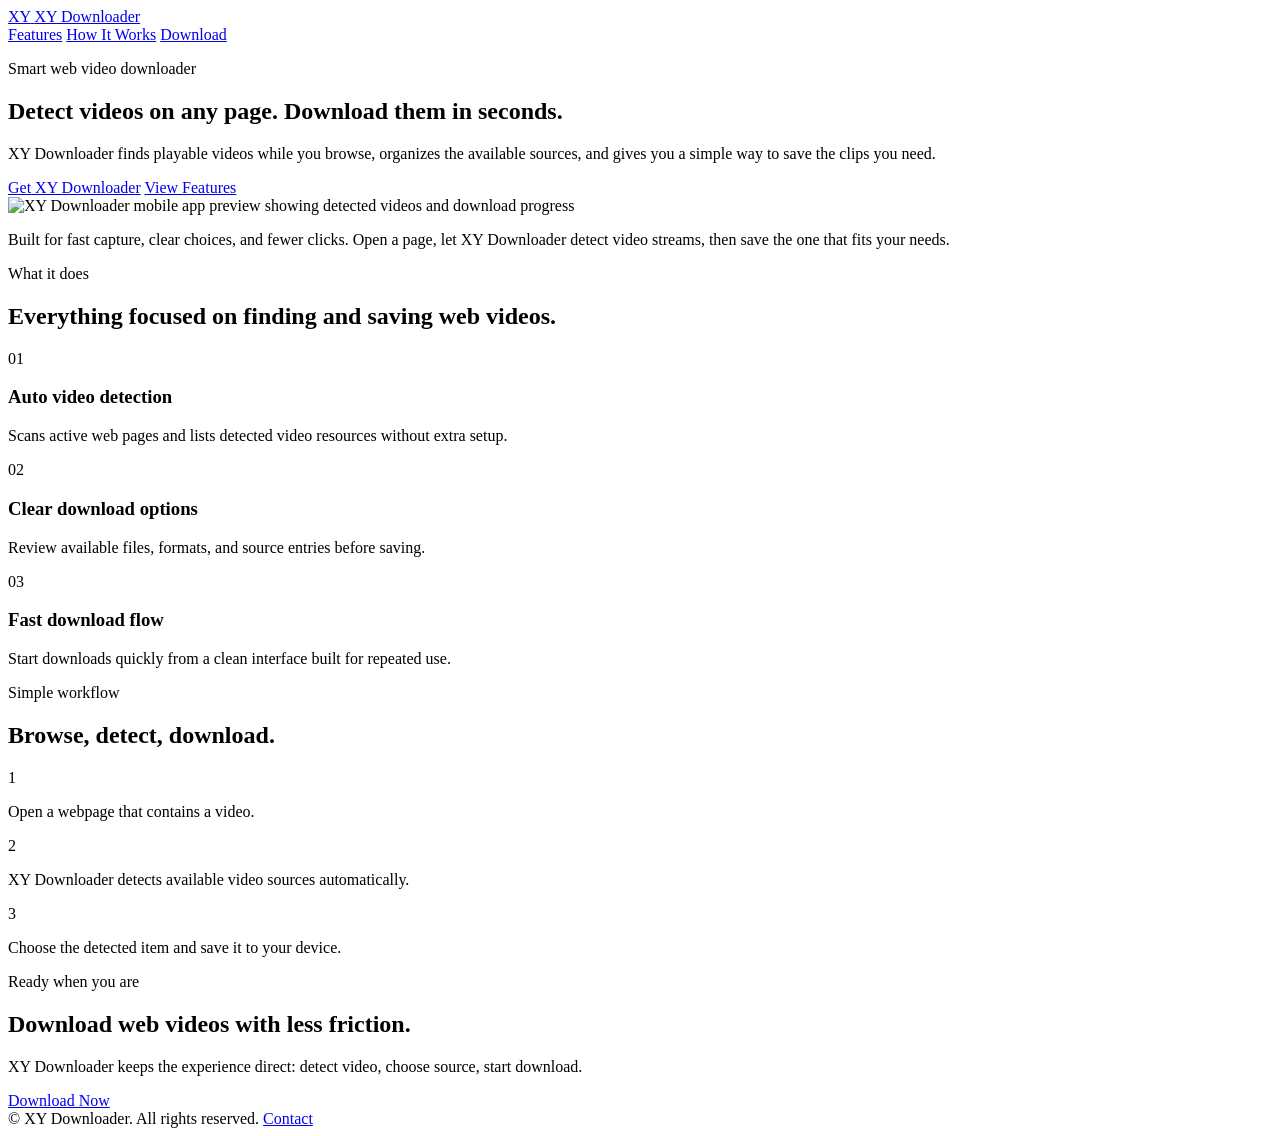
==== index.html @ ccea3abe "Add files via upload" ====
<!DOCTYPE html>
<html lang="en">
<head>
  <meta charset="UTF-8">
  <meta name="viewport" content="width=device-width, initial-scale=1.0">
  <meta name="description" content="XY Downloader detects videos on web pages and helps you download them quickly.">
  <title>XY Downloader - Detect and Download Web Videos</title>
  <link rel="stylesheet" href="styles.css">
</head>
<body>
  <header class="site-header">
    <a class="brand" href="#top" aria-label="XY Downloader home">
      <span class="brand-mark">XY</span>
      <span>XY Downloader</span>
    </a>
    <nav class="nav-links" aria-label="Main navigation">
      <a href="#features">Features</a>
      <a href="#how">How It Works</a>
      <a href="#download">Download</a>
    </nav>
  </header>

  <main id="top">
    <section class="hero">
      <div class="hero-copy">
        <p class="eyebrow">Smart web video downloader</p>
        <h1>Detect videos on any page. Download them in seconds.</h1>
        <p class="hero-text">
          XY Downloader finds playable videos while you browse, organizes the available sources, and gives you a simple way to save the clips you need.
        </p>
        <div class="hero-actions">
          <a class="button primary" href="#download">Get XY Downloader</a>
          <a class="button secondary" href="#features">View Features</a>
        </div>
      </div>
      <div class="hero-visual" aria-label="XY Downloader mobile app preview">
        <img src="assets/xy-downloader-hero.png" alt="XY Downloader mobile app preview showing detected videos and download progress">
      </div>
    </section>

    <section class="intro">
      <p>
        Built for fast capture, clear choices, and fewer clicks. Open a page, let XY Downloader detect video streams, then save the one that fits your needs.
      </p>
    </section>

    <section class="features" id="features">
      <div class="section-heading">
        <p class="eyebrow">What it does</p>
        <h2>Everything focused on finding and saving web videos.</h2>
      </div>
      <div class="feature-grid">
        <article class="feature-card">
          <span class="feature-icon">01</span>
          <h3>Auto video detection</h3>
          <p>Scans active web pages and lists detected video resources without extra setup.</p>
        </article>
        <article class="feature-card">
          <span class="feature-icon">02</span>
          <h3>Clear download options</h3>
          <p>Review available files, formats, and source entries before saving.</p>
        </article>
        <article class="feature-card">
          <span class="feature-icon">03</span>
          <h3>Fast download flow</h3>
          <p>Start downloads quickly from a clean interface built for repeated use.</p>
        </article>
      </div>
    </section>

    <section class="workflow" id="how">
      <div class="section-heading">
        <p class="eyebrow">Simple workflow</p>
        <h2>Browse, detect, download.</h2>
      </div>
      <div class="steps">
        <div class="step">
          <span>1</span>
          <p>Open a webpage that contains a video.</p>
        </div>
        <div class="step">
          <span>2</span>
          <p>XY Downloader detects available video sources automatically.</p>
        </div>
        <div class="step">
          <span>3</span>
          <p>Choose the detected item and save it to your device.</p>
        </div>
      </div>
    </section>

    <section class="download" id="download">
      <div>
        <p class="eyebrow">Ready when you are</p>
        <h2>Download web videos with less friction.</h2>
        <p>XY Downloader keeps the experience direct: detect video, choose source, start download.</p>
      </div>
      <a class="button primary" href="#" aria-label="Download XY Downloader">Download Now</a>
    </section>
  </main>

  <footer class="site-footer">
    <span>© <span id="year"></span> XY Downloader. All rights reserved.</span>
    <a href="mailto:support@example.com">Contact</a>
  </footer>

  <script src="script.js"></script>
</body>
</html>
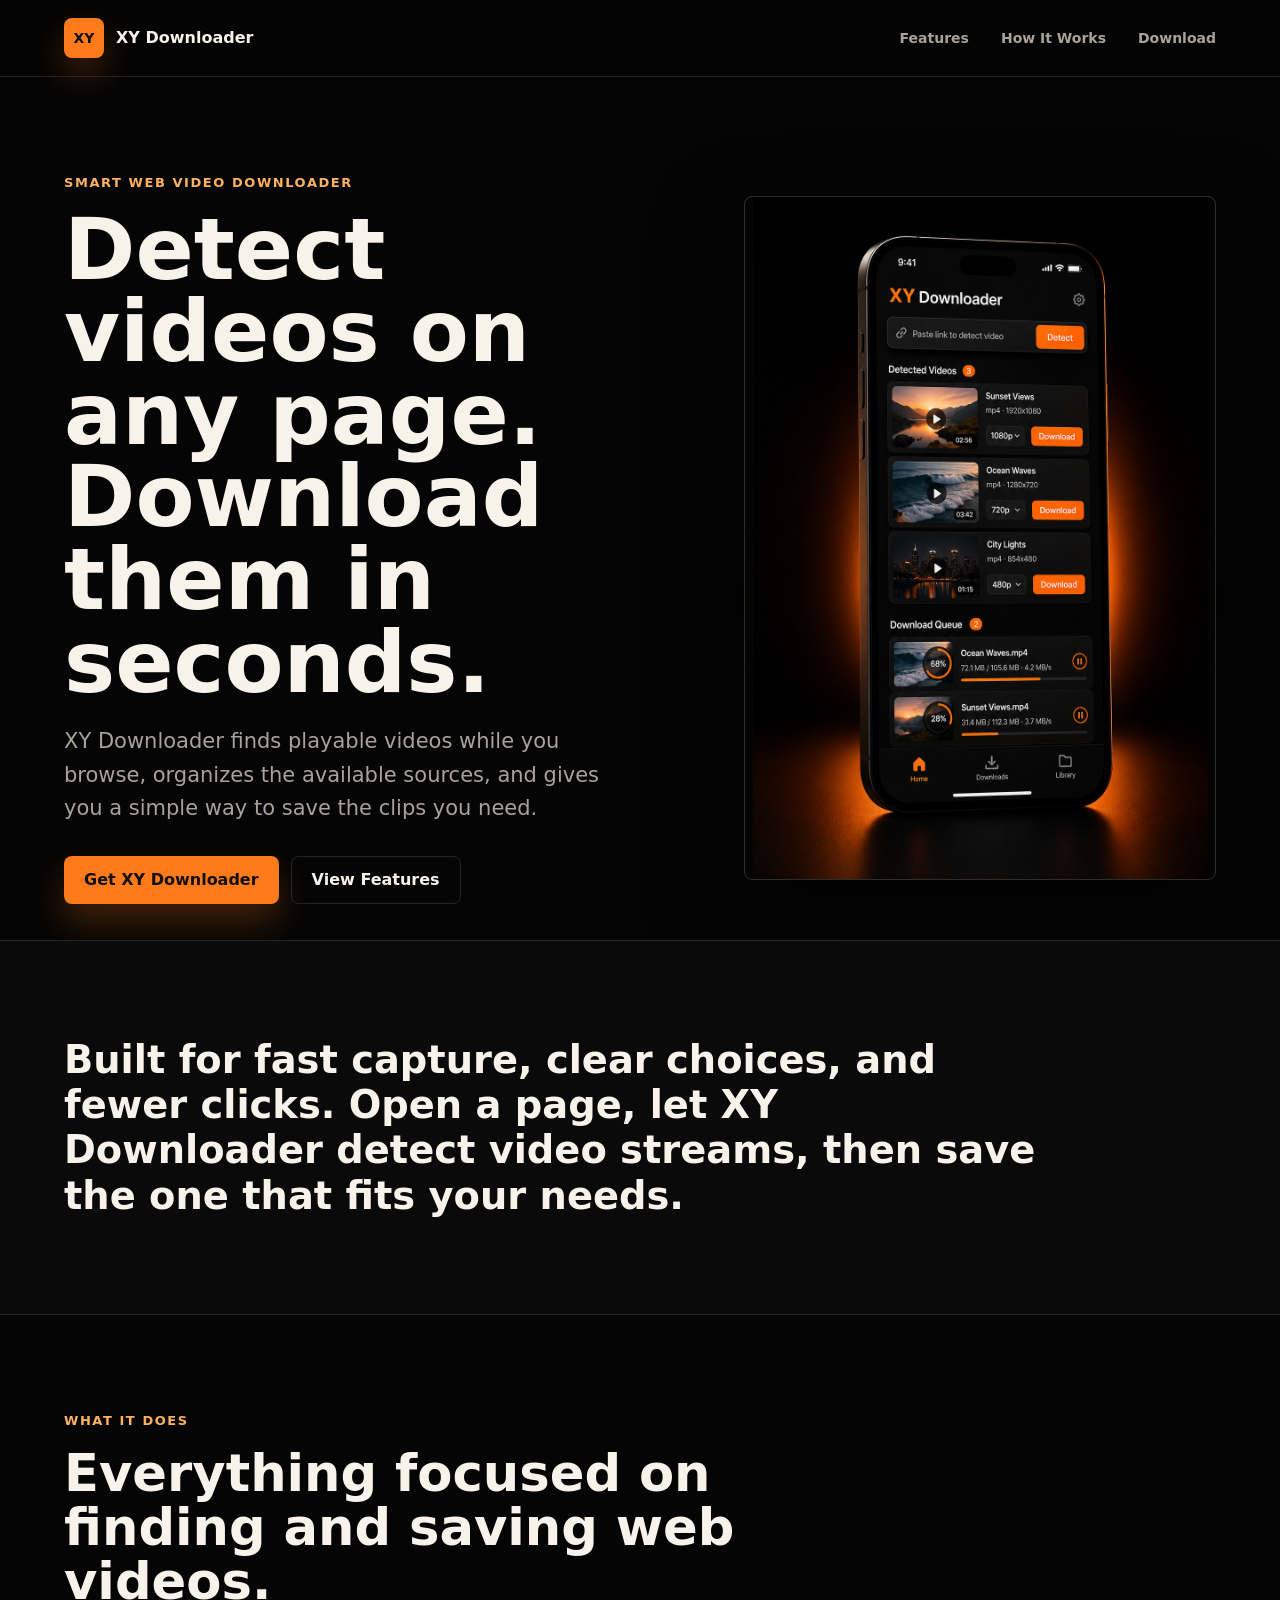
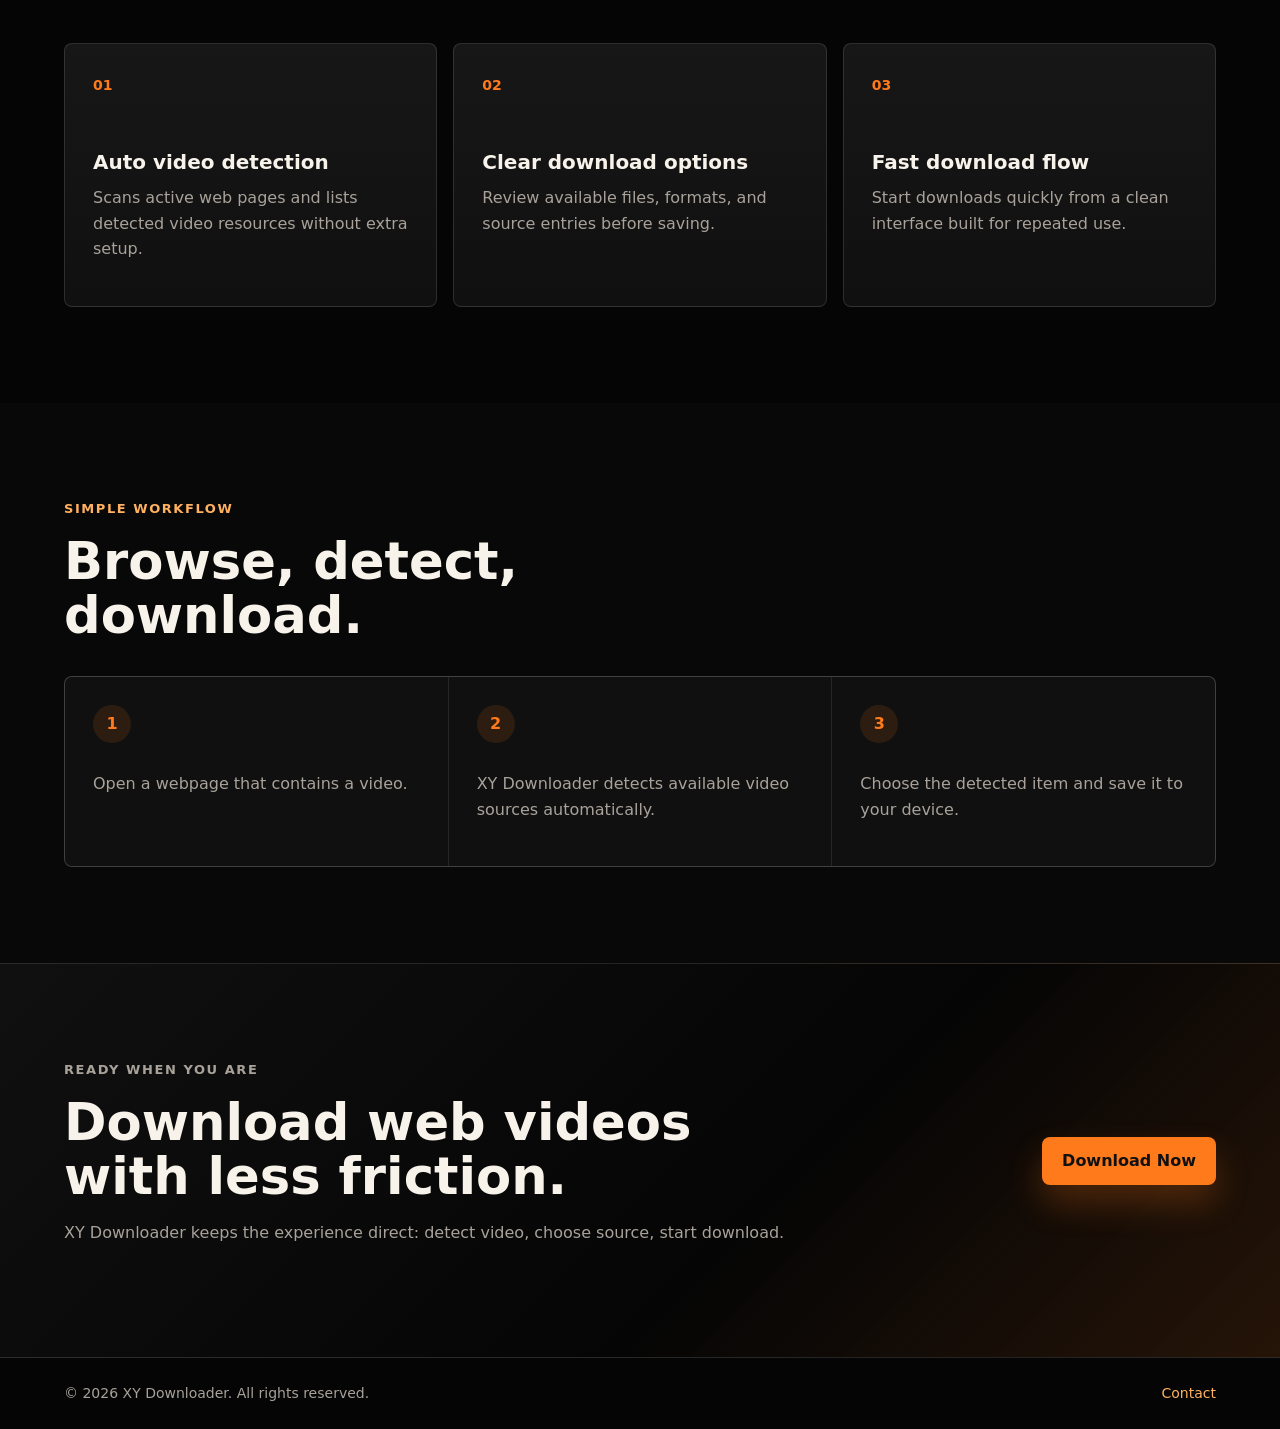
==== commit cb9e96f7: "Add files via upload" ====
--- a/index.html
+++ b/index.html
@@ -34,7 +34,7 @@
         </div>
       </div>
       <div class="hero-visual" aria-label="XY Downloader mobile app preview">
-        <img src="assets/xy-downloader-hero.png" alt="XY Downloader mobile app preview showing detected videos and download progress">
+        <img src="xy-downloader-hero.png" alt="XY Downloader mobile app preview showing detected videos and download progress">
       </div>
     </section>
 
--- a/styles.css
+++ b/styles.css
@@ -0,0 +1,370 @@
+:root {
+  --bg: #050505;
+  --panel: #101010;
+  --panel-strong: #171717;
+  --text: #f7f2ea;
+  --muted: #a8a29a;
+  --line: rgba(255, 255, 255, 0.12);
+  --orange: #ff7a1a;
+  --orange-soft: #ffb15f;
+  --shadow: rgba(255, 122, 26, 0.24);
+}
+
+* {
+  box-sizing: border-box;
+}
+
+html {
+  scroll-behavior: smooth;
+}
+
+body {
+  margin: 0;
+  background: var(--bg);
+  color: var(--text);
+  font-family: Inter, ui-sans-serif, system-ui, -apple-system, BlinkMacSystemFont, "Segoe UI", Arial, sans-serif;
+  line-height: 1.6;
+}
+
+a {
+  color: inherit;
+  text-decoration: none;
+}
+
+img {
+  display: block;
+  max-width: 100%;
+}
+
+.site-header {
+  position: sticky;
+  top: 0;
+  z-index: 10;
+  display: flex;
+  align-items: center;
+  justify-content: space-between;
+  gap: 24px;
+  padding: 18px clamp(20px, 5vw, 72px);
+  background: rgba(5, 5, 5, 0.82);
+  border-bottom: 1px solid var(--line);
+  backdrop-filter: blur(16px);
+}
+
+.brand {
+  display: inline-flex;
+  align-items: center;
+  gap: 12px;
+  font-weight: 800;
+  letter-spacing: 0;
+}
+
+.brand-mark {
+  display: inline-grid;
+  place-items: center;
+  width: 40px;
+  height: 40px;
+  border-radius: 8px;
+  background: var(--orange);
+  color: #111;
+  font-size: 14px;
+  box-shadow: 0 16px 34px var(--shadow);
+}
+
+.nav-links {
+  display: flex;
+  align-items: center;
+  gap: clamp(14px, 3vw, 32px);
+  color: var(--muted);
+  font-size: 14px;
+  font-weight: 600;
+}
+
+.nav-links a:hover {
+  color: var(--orange-soft);
+}
+
+.hero {
+  display: grid;
+  grid-template-columns: minmax(0, 1fr) minmax(280px, 0.78fr);
+  align-items: center;
+  gap: clamp(28px, 6vw, 76px);
+  min-height: calc(100vh - 78px);
+  padding: clamp(56px, 8vw, 96px) clamp(20px, 5vw, 72px) 36px;
+  overflow: hidden;
+}
+
+.hero-copy {
+  max-width: 650px;
+}
+
+.eyebrow {
+  margin: 0 0 14px;
+  color: var(--orange-soft);
+  font-size: 13px;
+  font-weight: 800;
+  letter-spacing: 0.12em;
+  text-transform: uppercase;
+}
+
+h1,
+h2,
+h3,
+p {
+  margin-top: 0;
+}
+
+h1 {
+  margin-bottom: 22px;
+  font-size: clamp(44px, 7vw, 86px);
+  line-height: 0.96;
+  letter-spacing: 0;
+}
+
+h2 {
+  margin-bottom: 16px;
+  font-size: clamp(30px, 4vw, 54px);
+  line-height: 1.06;
+  letter-spacing: 0;
+}
+
+h3 {
+  margin-bottom: 10px;
+  font-size: 20px;
+  line-height: 1.25;
+}
+
+.hero-text {
+  max-width: 570px;
+  margin-bottom: 30px;
+  color: var(--muted);
+  font-size: clamp(17px, 2vw, 21px);
+}
+
+.hero-actions {
+  display: flex;
+  flex-wrap: wrap;
+  gap: 12px;
+}
+
+.button {
+  display: inline-flex;
+  align-items: center;
+  justify-content: center;
+  min-height: 48px;
+  padding: 0 20px;
+  border-radius: 8px;
+  font-weight: 800;
+  transition: transform 180ms ease, border-color 180ms ease, background 180ms ease;
+}
+
+.button:hover {
+  transform: translateY(-2px);
+}
+
+.button.primary {
+  background: var(--orange);
+  color: #111;
+  box-shadow: 0 18px 34px var(--shadow);
+}
+
+.button.secondary {
+  border: 1px solid var(--line);
+  color: var(--text);
+}
+
+.button.secondary:hover {
+  border-color: rgba(255, 122, 26, 0.7);
+}
+
+.hero-visual {
+  position: relative;
+  display: flex;
+  justify-content: center;
+}
+
+.hero-visual::before {
+  position: absolute;
+  inset: 10% 0 -8%;
+  content: "";
+  background: radial-gradient(circle, rgba(255, 122, 26, 0.22), transparent 58%);
+  filter: blur(8px);
+}
+
+.hero-visual img {
+  position: relative;
+  width: min(100%, 500px);
+  max-height: 76vh;
+  object-fit: contain;
+  border: 1px solid rgba(255, 255, 255, 0.16);
+  border-radius: 8px;
+  box-shadow: 0 40px 90px rgba(0, 0, 0, 0.58);
+}
+
+.intro,
+.features,
+.workflow,
+.download {
+  padding: clamp(54px, 8vw, 96px) clamp(20px, 5vw, 72px);
+}
+
+.intro {
+  border-top: 1px solid var(--line);
+  border-bottom: 1px solid var(--line);
+  background: #0a0a0a;
+}
+
+.intro p {
+  max-width: 980px;
+  margin: 0;
+  font-size: clamp(23px, 3vw, 40px);
+  line-height: 1.18;
+  font-weight: 800;
+}
+
+.section-heading {
+  max-width: 760px;
+  margin-bottom: 34px;
+}
+
+.feature-grid {
+  display: grid;
+  grid-template-columns: repeat(3, minmax(0, 1fr));
+  gap: 16px;
+}
+
+.feature-card {
+  min-height: 250px;
+  padding: 28px;
+  border: 1px solid var(--line);
+  border-radius: 8px;
+  background: linear-gradient(180deg, var(--panel-strong), var(--panel));
+}
+
+.feature-icon {
+  display: inline-flex;
+  margin-bottom: 54px;
+  color: var(--orange);
+  font-size: 14px;
+  font-weight: 800;
+}
+
+.feature-card p,
+.download p,
+.step p {
+  color: var(--muted);
+}
+
+.workflow {
+  background: #080808;
+}
+
+.steps {
+  display: grid;
+  grid-template-columns: repeat(3, minmax(0, 1fr));
+  gap: 1px;
+  overflow: hidden;
+  border: 1px solid var(--line);
+  border-radius: 8px;
+  background: var(--line);
+}
+
+.step {
+  min-height: 178px;
+  padding: 28px;
+  background: var(--panel);
+}
+
+.step span {
+  display: inline-grid;
+  place-items: center;
+  width: 38px;
+  height: 38px;
+  margin-bottom: 28px;
+  border-radius: 50%;
+  background: rgba(255, 122, 26, 0.12);
+  color: var(--orange);
+  font-weight: 800;
+}
+
+.download {
+  display: flex;
+  align-items: center;
+  justify-content: space-between;
+  gap: 28px;
+  border-top: 1px solid var(--line);
+  border-bottom: 1px solid var(--line);
+  background: linear-gradient(135deg, #101010, #050505 60%, rgba(255, 122, 26, 0.13));
+}
+
+.download div {
+  max-width: 760px;
+}
+
+.site-footer {
+  display: flex;
+  align-items: center;
+  justify-content: space-between;
+  gap: 18px;
+  padding: 24px clamp(20px, 5vw, 72px);
+  color: var(--muted);
+  font-size: 14px;
+}
+
+.site-footer a {
+  color: var(--orange-soft);
+}
+
+@media (max-width: 900px) {
+  .hero,
+  .feature-grid,
+  .steps {
+    grid-template-columns: 1fr;
+  }
+
+  .hero {
+    min-height: auto;
+  }
+
+  .hero-copy {
+    max-width: none;
+  }
+
+  .download {
+    align-items: flex-start;
+    flex-direction: column;
+  }
+}
+
+@media (max-width: 640px) {
+  .site-header {
+    position: static;
+    align-items: flex-start;
+    flex-direction: column;
+  }
+
+  .nav-links {
+    width: 100%;
+    justify-content: space-between;
+  }
+
+  .hero {
+    padding-top: 42px;
+  }
+
+  .button {
+    width: 100%;
+  }
+
+  .feature-card {
+    min-height: auto;
+  }
+
+  .feature-icon {
+    margin-bottom: 34px;
+  }
+
+  .site-footer {
+    align-items: flex-start;
+    flex-direction: column;
+  }
+}
